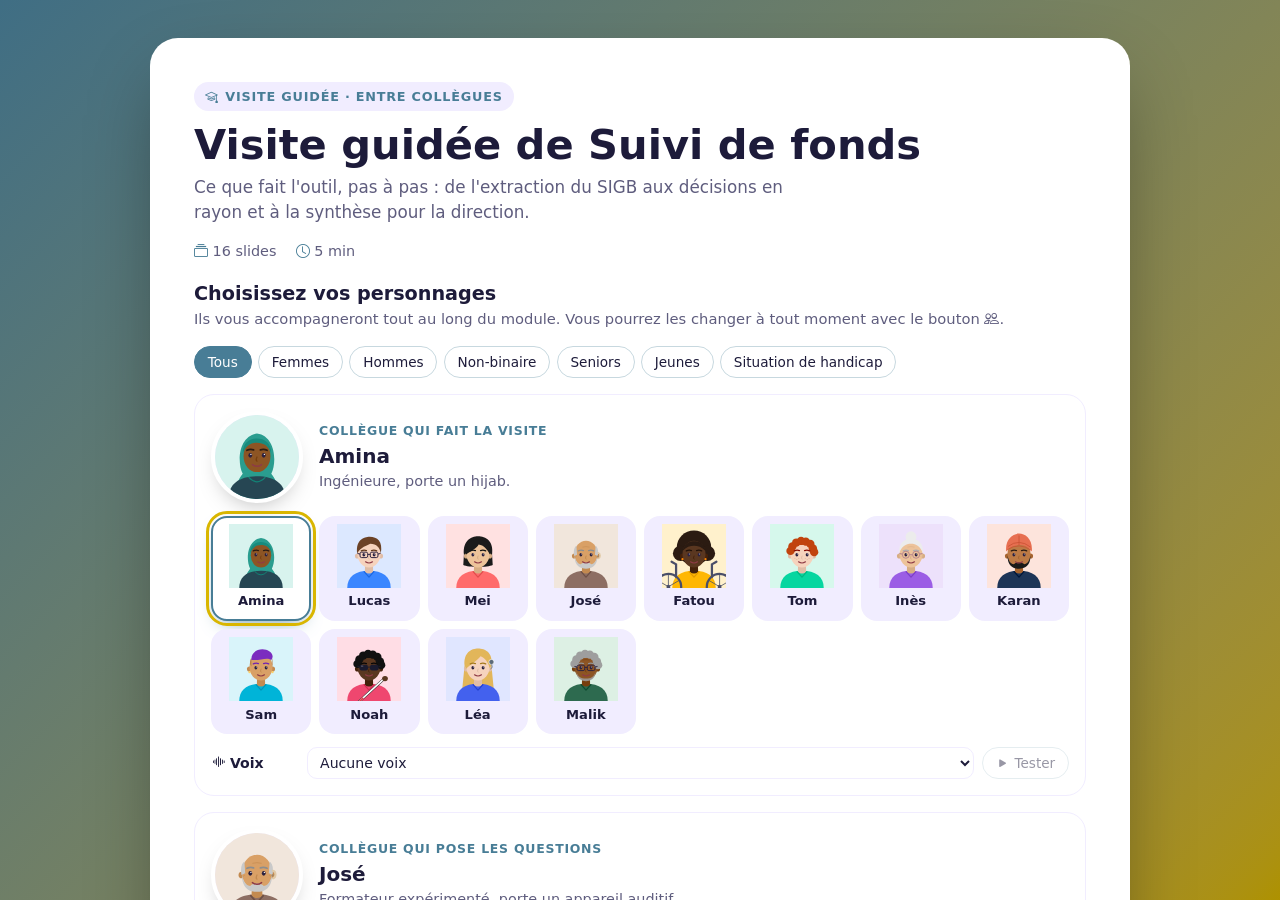
==== visite/index.html @ a5ab945b "Visite guidée de l'outil, jouée par le moteur MicroLearn - visite/ : copie inchangée du lecteur Micr" ====
<!doctype html>
<html lang="fr">
<head>
  <meta charset="utf-8">
  <meta name="viewport" content="width=device-width, initial-scale=1">
  <title>Visite guidée · Suivi de fonds</title>
  <meta name="description" content="Visite guidée de l'outil Suivi de fonds, pas à pas, comme avec un ou une collègue.">
  <link rel="icon" href="data:image/svg+xml,%3Csvg xmlns='http://www.w3.org/2000/svg' viewBox='0 0 32 32'%3E%3Crect x='4' y='6' width='5' height='20' rx='1' fill='%23234e62'/%3E%3Crect x='11' y='4' width='5' height='22' rx='1' fill='%23487d96'/%3E%3Crect x='18' y='9' width='5' height='17' rx='1' fill='%237fa8bb'/%3E%3Crect x='24' y='8' width='4' height='18' rx='1' transform='rotate(12 26 17)' fill='%23d9b600'/%3E%3C/svg%3E">
  <link rel="stylesheet" href="vendor/bootstrap/css/bootstrap.min.css">
  <link rel="stylesheet" href="vendor/bootstrap-icons/bootstrap-icons.min.css">
  <link rel="stylesheet" href="css/player.css">
  <style>
    #loading { min-height: 100vh; min-height: 100dvh; display: grid; place-items: center; font-family: system-ui, sans-serif; color: #4a5359; }
    #loading[hidden] { display: none; }
  </style>
</head>
<body class="mls-body">
  <div id="loading" role="status"><div class="spinner-border text-secondary" aria-hidden="true"></div></div>
  <div id="player"></div>
  <noscript><p style="padding:2rem;font-family:sans-serif">La visite guidée nécessite JavaScript.</p></noscript>

  <!-- Moteur MicroLearn (copie de https://github.com/edu-fpar/micro-learning-app, voir README.md) -->
  <script src="vendor/marked/marked.min.js"></script>
  <script src="js/core/mls.js"></script>
  <script src="js/core/i18n.js"></script>
  <script src="js/core/yaml.js"></script>
  <script src="js/core/template.js"></script>
  <script src="js/core/parser.js"></script>
  <script src="js/core/scorm.js"></script>
  <script src="js/core/speech.js"></script>
  <script src="js/core/diagram.js"></script>
  <script src="js/core/player.js"></script>
  <script src="js/core/formats.js"></script>
  <script src="js/formats/title.js"></script>
  <script src="js/formats/content.js"></script>
  <script src="js/formats/dialogue.js"></script>
  <script src="js/formats/conseil.js"></script>
  <script src="js/formats/quiz.js"></script>
  <script src="js/formats/flashcards.js"></script>
  <script src="js/formats/timeline.js"></script>
  <script src="js/formats/hotspots.js"></script>
  <script src="js/formats/tabs.js"></script>
  <script src="js/formats/diagrams.js"></script>
  <script src="assets/characters/catalog.js"></script>
  <!-- Propre à la visite : formats « prénom » et « SMS », lancement -->
  <script src="visite.js"></script>
</body>
</html>
---- visite/css/player.css ----
/* ==========================================================================
   MicroLearn Player — habillage commun à toutes les slides
   Les styles propres à chaque format sont injectés depuis leur définition
   (préfixe :scope -> .mls-slide[data-format="…"]).
   ========================================================================== */

html, body { height: 100%; margin: 0; }
body.mls-body { background: #f4f2ff; overflow: hidden; }

.mls-player {
  --mls-primary: #6c4cf1;
  --mls-secondary: #ff7a59;
  --mls-accent: #18c29c;
  --mls-warn: #ffb020;
  --mls-danger: #e5484d;
  --mls-ink: #1d1b3a;
  --mls-muted: #5f5d7e;
  --mls-surface: #ffffff;
  --mls-soft: #f1edff;
  --mls-bg1: #f6f3ff;
  --mls-bg2: #ffeef0;
  --mls-radius: 22px;
  --mls-shadow: 0 18px 50px -18px rgba(40, 20, 120, .35);
  position: relative;
  height: 100%;
  display: grid;
  grid-template-rows: auto 1fr auto;
  grid-template-columns: minmax(0, 1fr);
  color: var(--mls-ink);
  background: linear-gradient(135deg, var(--mls-bg1), var(--mls-bg2));
  font-family: system-ui, -apple-system, "Segoe UI", Roboto, "Helvetica Neue", Arial, sans-serif;
  overflow: hidden;
  isolation: isolate;
}
.mls-theme-ocean  { --mls-primary: #0f7bd8; --mls-secondary: #12b5cb; --mls-bg1: #eef7ff; --mls-bg2: #e8fbf8; --mls-soft: #e6f2ff; }
.mls-theme-sunset { --mls-primary: #e0457b; --mls-secondary: #ff9f1c; --mls-bg1: #fff3ec; --mls-bg2: #ffe9f1; --mls-soft: #ffeaf1; }
.mls-theme-forest { --mls-primary: #1f8a5b; --mls-secondary: #e3a72f; --mls-bg1: #effaf3; --mls-bg2: #fbf7e8; --mls-soft: #e5f6ec; }
.mls-theme-night  { --mls-primary: #8b7bff; --mls-secondary: #ff8fab; --mls-ink: #eceaff; --mls-muted: #b7b3dc; --mls-surface: #24213f;
                    --mls-soft: #2f2b52; --mls-bg1: #15132b; --mls-bg2: #221a3a; }

/* Formes décoratives d'arrière-plan */
.mls-bg { position: absolute; inset: 0; z-index: -1; overflow: hidden; pointer-events: none; }
.mls-blob { position: absolute; border-radius: 50%; filter: blur(2px); opacity: .18; }
.mls-blob.b1 { width: 46vmax; height: 46vmax; background: var(--mls-primary); top: -22vmax; right: -14vmax; }
.mls-blob.b2 { width: 30vmax; height: 30vmax; background: var(--mls-secondary); bottom: -14vmax; left: -10vmax; }
.mls-blob.b3 { width: 12vmax; height: 12vmax; background: var(--mls-accent); top: 40%; left: 8%; opacity: .12; }

/* Barre supérieure */
.mls-top {
  position: relative; display: flex; align-items: center; gap: .5rem;
  padding: .55rem .9rem; background: color-mix(in srgb, var(--mls-surface) 80%, transparent);
  backdrop-filter: blur(8px); border-bottom: 1px solid color-mix(in srgb, var(--mls-primary) 12%, transparent);
  z-index: 5;
}
.mls-course-title { flex: 1; min-width: 0; display: flex; flex-direction: column; line-height: 1.2; }
.mls-ct-main, .mls-ct-sub { white-space: nowrap; overflow: hidden; text-overflow: ellipsis; }
.mls-ct-main { font-size: .98rem; font-weight: 700; }
.mls-ct-sub { font-size: .76rem; font-weight: 600; color: var(--mls-muted); }
.mls-ct-sub[hidden] { display: none; }
.mls-top-actions { display: flex; gap: .25rem; }
.mls-progress { position: absolute; left: 0; right: 0; bottom: -1px; height: 4px; background: transparent; }
.mls-tick { position: absolute; top: -3px; width: 3px; height: 10px; margin-left: -1px; border-radius: 2px;
  background: color-mix(in srgb, var(--mls-ink) 35%, transparent); }
.mls-progress span { display: block; height: 100%; width: 0; background: linear-gradient(90deg, var(--mls-primary), var(--mls-secondary));
  border-radius: 0 4px 4px 0; transition: width .4s ease; }

.mls-icon-btn {
  border: 0; background: transparent; color: inherit; width: 40px; height: 40px; border-radius: 12px;
  display: inline-grid; place-items: center; font-size: 1.15rem; cursor: pointer;
}
.mls-icon-btn:hover { background: var(--mls-soft); }

/* Scène et slides */
.mls-stage { position: relative; overflow: hidden; }
.mls-slide {
  position: absolute; inset: 0; overflow-y: auto; overflow-x: hidden;
  opacity: 0; visibility: hidden; transform: translateX(40px);
  transition: opacity .45s ease, transform .45s cubic-bezier(.2,.8,.2,1), visibility 0s linear .45s;
  container-type: inline-size; container-name: slide;
  scrollbar-width: thin;
}
.mls-slide.is-before { transform: translateX(-40px); }
.mls-slide.is-active { opacity: 1; visibility: visible; transform: none; transition-delay: 0s; }
.mls-no-anim .mls-slide, .mls-no-anim .mls-slide * { transition: none !important; animation-duration: 0s !important; }
.mls-slide-inner {
  max-width: 1120px; min-height: 100%; margin: 0 auto; box-sizing: border-box;
  display: flex; flex-direction: column; justify-content: center;
  padding: clamp(16px, 4cqw, 48px);
}

/* Navigation */
.mls-nav {
  display: flex; align-items: center; justify-content: space-between; gap: .75rem;
  padding: .6rem .9rem; background: color-mix(in srgb, var(--mls-surface) 85%, transparent);
  backdrop-filter: blur(8px); border-top: 1px solid color-mix(in srgb, var(--mls-primary) 12%, transparent);
  z-index: 5;
}
.mls-nav-btn {
  display: inline-flex; align-items: center; gap: .5rem; border: 2px solid color-mix(in srgb, var(--mls-primary) 25%, transparent);
  background: var(--mls-surface); color: var(--mls-ink); padding: .5rem 1rem; border-radius: 999px; font-weight: 600; cursor: pointer;
  min-height: 44px;
}
.mls-nav-btn.mls-primary { background: var(--mls-primary); border-color: var(--mls-primary); color: #fff; }
.mls-nav-btn:disabled { opacity: .4; cursor: default; }
.mls-nav-btn:not(:disabled):hover { transform: translateY(-1px); box-shadow: 0 6px 16px -8px var(--mls-primary); }
.mls-counter { font-variant-numeric: tabular-nums; font-weight: 700; color: var(--mls-muted); }

@media (max-width: 560px) {
  .mls-nav-btn span { display: none; }
  .mls-nav-btn { padding: .5rem .9rem; }
}

/* Sommaire */
.mls-toc {
  position: absolute; z-index: 20; top: 0; left: 0; bottom: 0; width: min(340px, 88vw);
  background: var(--mls-surface); box-shadow: var(--mls-shadow); display: flex; flex-direction: column;
  animation: mls-slide-in .25s ease;
}
.mls-toc[hidden] { display: none; }
.mls-toc-head { display: flex; align-items: center; justify-content: space-between; padding: .7rem .9rem; border-bottom: 1px solid var(--mls-soft); }
.mls-toc ol { list-style: none; margin: 0; padding: .5rem; overflow: auto; }
.mls-toc-item { width: 100%; display: flex; gap: .6rem; align-items: center; text-align: left; border: 0; background: none;
  padding: .55rem .6rem; border-radius: 12px; color: inherit; cursor: pointer; }
.mls-toc-chapter { font-size: .72rem; font-weight: 800; text-transform: uppercase; letter-spacing: .06em; color: var(--mls-primary);
  padding: .8rem .6rem .2rem; }
.mls-toc-item:hover, .mls-toc-item.is-current { background: var(--mls-soft); }
.mls-toc-item.is-current { font-weight: 700; }
.mls-toc-num { min-width: 1.7rem; height: 1.7rem; border-radius: 50%; display: inline-grid; place-items: center; font-size: .8rem;
  background: var(--mls-primary); color: #fff; }
@keyframes mls-slide-in { from { transform: translateX(-30px); opacity: 0; } }

/* Overlays (accueil, fin) */
.mls-overlay { position: absolute; inset: 0; z-index: 30; overflow: auto; padding: clamp(12px, 3vw, 40px);
  background: linear-gradient(135deg, color-mix(in srgb, var(--mls-primary) 88%, #000), color-mix(in srgb, var(--mls-secondary) 80%, #000));
  display: flex; align-items: flex-start; justify-content: center; }
.mls-overlay[hidden] { display: none; }
.mls-welcome-card {
  position: relative; width: min(980px, 100%); margin: auto; background: var(--mls-surface); border-radius: 28px;
  padding: clamp(20px, 4vw, 44px); box-shadow: 0 30px 80px -20px rgba(0,0,0,.45); animation: mls-pop .4s cubic-bezier(.2,.9,.3,1.2);
}
@keyframes mls-pop { from { transform: scale(.94) translateY(10px); opacity: 0; } }
.mls-close { position: absolute; top: 14px; right: 14px; }
.mls-eyebrow { display: inline-flex; gap: .4rem; align-items: center; font-weight: 700; font-size: .8rem; letter-spacing: .06em;
  text-transform: uppercase; color: var(--mls-primary); background: var(--mls-soft); padding: .3rem .7rem; border-radius: 999px; }
.mls-welcome-card h1 { font-size: clamp(1.6rem, 4.5vw, 2.6rem); font-weight: 800; margin: .7rem 0 .4rem; line-height: 1.1; }
.mls-welcome-desc { color: var(--mls-muted); font-size: 1.05rem; max-width: 60ch; }
.mls-welcome-meta { display: flex; flex-wrap: wrap; gap: .5rem 1.2rem; color: var(--mls-muted); font-size: .9rem; margin: .5rem 0 1rem; }
.mls-welcome-meta i { color: var(--mls-primary); }
.mls-welcome-h2 { font-size: 1.2rem; font-weight: 800; margin: 1.2rem 0 .2rem; }
.mls-welcome-hint { color: var(--mls-muted); font-size: .92rem; }
.mls-filters { display: flex; flex-wrap: wrap; gap: .4rem; margin: .6rem 0 1rem; }
.mls-chip { border: 1.5px solid color-mix(in srgb, var(--mls-primary) 30%, transparent); background: transparent; color: var(--mls-ink);
  border-radius: 999px; padding: .3rem .8rem; font-size: .85rem; cursor: pointer; }
.mls-chip.is-on { background: var(--mls-primary); border-color: var(--mls-primary); color: #fff; }
.mls-role { border: 1.5px solid var(--mls-soft); border-radius: 20px; padding: 1rem; margin-bottom: 1rem; }
.mls-role-current { display: flex; gap: 1rem; align-items: center; margin-bottom: .8rem; }
.mls-role-current .mls-avatar { width: 92px; height: 92px; }
.mls-role-label { font-size: .78rem; text-transform: uppercase; letter-spacing: .06em; color: var(--mls-primary); font-weight: 800; }
.mls-role-name { font-size: 1.25rem; font-weight: 800; }
.mls-role-desc { color: var(--mls-muted); font-size: .9rem; }
.mls-char-grid { display: grid; grid-template-columns: repeat(auto-fill, minmax(92px, 1fr)); gap: .5rem; }
.mls-char { border: 2px solid transparent; background: var(--mls-soft); border-radius: 16px; padding: .4rem .3rem .5rem; cursor: pointer;
  display: flex; flex-direction: column; align-items: center; gap: .2rem; color: var(--mls-ink); font-size: .82rem; font-weight: 600;
  transition: transform .15s, border-color .15s; }
.mls-char img { width: 64px; height: 64px; }
.mls-char:hover { transform: translateY(-2px); }
.mls-char.is-on { border-color: var(--mls-primary); background: var(--mls-surface); box-shadow: 0 8px 20px -10px var(--mls-primary); }
.mls-char[hidden] { display: none; }
.mls-welcome-actions { display: flex; flex-wrap: wrap; justify-content: flex-end; gap: .6rem; margin-top: 1.2rem; }
@media (max-width: 560px) {
  .mls-char-grid { grid-template-columns: repeat(4, 1fr); }
  .mls-char img { width: 48px; height: 48px; }
  .mls-char span { font-size: .72rem; }
  .mls-welcome-actions .mls-btn { flex: 1; justify-content: center; }
}

/* Écran de fin */
.mls-end-card { text-align: center; max-width: 560px; }
.mls-end-avatar .mls-avatar { width: 130px; height: 130px; }
.mls-end-icon { font-size: 3.5rem; color: var(--mls-warn); }
.mls-score { --p: 0; width: 140px; height: 140px; margin: 1rem auto; border-radius: 50%; display: grid; place-items: center;
  background: conic-gradient(var(--mls-accent) calc(var(--p) * 1%), var(--mls-soft) 0); }
.mls-score span { width: 110px; height: 110px; border-radius: 50%; background: var(--mls-surface); display: flex; align-items: baseline; justify-content: center; padding-top: 1.9rem; box-sizing: border-box;
  font-size: 2.2rem; font-weight: 800; }
.mls-score small { font-size: 1rem; color: var(--mls-muted); }
.mls-end-card .mls-welcome-actions { justify-content: center; }
.mls-end-course { color: var(--mls-muted); font-weight: 700; margin-top: -.3rem; }

/* Parcours : pastilles de progression + module suivant */
.mls-path-wrap { margin: 1rem 0; }
.mls-path-label { font-size: .75rem; font-weight: 800; text-transform: uppercase; letter-spacing: .06em; color: var(--mls-muted); margin-bottom: .4rem; }
.mls-end-card .mls-path-wrap { text-align: center; }
.mls-path { list-style: none; padding: 0; margin: 0; display: flex; flex-wrap: wrap; gap: .35rem; align-items: center; }
.mls-end-card .mls-path { justify-content: center; }
.mls-path li { position: relative; width: 34px; height: 34px; border-radius: 50%; display: grid; place-items: center; font-weight: 800; font-size: .85rem;
  background: var(--mls-soft); color: var(--mls-muted); border: 2px solid transparent; }
.mls-path li + li::before { content: ""; position: absolute; right: 100%; width: .35rem; height: 2px; background: var(--mls-soft); }
.mls-path li.mls-path-done { background: var(--mls-accent); color: #fff; }
.mls-path li.mls-path-current { background: var(--mls-surface); border-color: var(--mls-primary); color: var(--mls-primary); }
.mls-next { text-align: left; background: var(--mls-soft); border-radius: 18px; padding: 1rem 1.2rem; margin: 1rem 0 .4rem; }
.mls-next-label { font-size: .75rem; font-weight: 800; text-transform: uppercase; letter-spacing: .06em; color: var(--mls-primary); }
.mls-next-title { font-size: 1.15rem; font-weight: 800; margin: .2rem 0 .6rem; }
.mls-next-hint { margin: 0; color: var(--mls-muted); font-size: .92rem; }
.mls-next .mls-btn { text-decoration: none; }

/* ---- Composants utilitaires disponibles pour tous les formats ---- */
.mls-btn { display: inline-flex; align-items: center; gap: .45rem; border: 0; border-radius: 999px; padding: .65rem 1.3rem;
  font-weight: 700; background: var(--mls-primary); color: #fff; cursor: pointer; min-height: 44px;
  box-shadow: 0 10px 24px -12px var(--mls-primary); transition: transform .15s; }
.mls-btn:hover { transform: translateY(-2px); }
.mls-btn-ghost { background: transparent; color: var(--mls-primary); box-shadow: inset 0 0 0 2px var(--mls-primary); }
.mls-card { background: var(--mls-surface); border-radius: var(--mls-radius); box-shadow: var(--mls-shadow); padding: clamp(18px, 3.5cqw, 36px); }
.mls-title { font-weight: 800; font-size: clamp(1.4rem, 3.6cqw, 2.3rem); line-height: 1.15; margin: 0 0 .8rem; letter-spacing: -.01em; }
.mls-title:focus { outline: none; }
.mls-title::after { content: ""; display: block; width: 56px; height: 5px; border-radius: 5px; margin-top: .55rem;
  background: linear-gradient(90deg, var(--mls-primary), var(--mls-secondary)); }
.mls-prose { font-size: clamp(1rem, 1.6cqw, 1.12rem); line-height: 1.65; }
.mls-prose p:last-child { margin-bottom: 0; }
.mls-prose img { max-width: 100%; border-radius: 14px; }
.mls-prose code { background: var(--mls-soft); color: var(--mls-primary); padding: .1em .35em; border-radius: 6px; }
.mls-prose table { width: 100%; border-collapse: collapse; margin: 1rem 0; }
.mls-prose th, .mls-prose td { border-bottom: 1px solid var(--mls-soft); padding: .5rem; text-align: left; }
.mls-muted { color: var(--mls-muted); }
.mls-avatar { width: 96px; height: 96px; border-radius: 50%; object-fit: cover; background: var(--mls-soft);
  border: 4px solid var(--mls-surface); box-shadow: 0 10px 24px -12px rgba(0,0,0,.35); flex: none; transition: transform .3s; }
.mls-avatar-empty { display: inline-grid; place-items: center; font-size: 2rem; color: var(--mls-muted); }
.mls-error { background: #fff0f0; color: #a3101a; border: 1px solid #f5b5b9; border-radius: 12px; padding: .8rem 1rem; margin-bottom: 1rem; font-size: .92rem; }
.mls-sr { position: absolute; width: 1px; height: 1px; overflow: hidden; clip: rect(0 0 0 0); white-space: nowrap; }

.mls-player :focus-visible { outline: 3px solid var(--mls-secondary); outline-offset: 2px; }

@keyframes mls-rise { from { opacity: 0; transform: translateY(14px); } }
.mls-slide.is-active .mls-rise { animation: mls-rise .55s cubic-bezier(.2,.8,.2,1) both; }

@media (prefers-reduced-motion: reduce) {
  .mls-player *, .mls-player *::before, .mls-player *::after { animation-duration: .01ms !important; transition-duration: .01ms !important; }
}

/* ---- Lecture à voix haute ---- */
.mls-speak-btn {
  float: right; margin: -.2rem -.2rem .3rem .6rem; width: 36px; height: 36px; border-radius: 50%;
  border: 2px solid color-mix(in srgb, var(--mls-primary) 30%, transparent); background: var(--mls-surface);
  color: var(--mls-primary); display: inline-grid; place-items: center; font-size: 1rem; cursor: pointer; flex: none;
  transition: transform .15s, background .15s;
}
@media (hover: hover) { .mls-speak-btn:hover { transform: scale(1.08); background: var(--mls-soft); } }
/* En lecture : icône légèrement réduite (transform, donc sans effet sur la mise en page) et halo discret */
.mls-speaking > .mls-speak-btn { background: var(--mls-primary); color: #fff; border-color: var(--mls-primary); transform: scale(.82);
  animation: mls-speak-pulse 1.2s infinite; }
.mls-speaking { box-shadow: inset 0 0 0 3px color-mix(in srgb, var(--mls-secondary) 55%, transparent); border-radius: 12px; transition: box-shadow .2s; }
@keyframes mls-speak-pulse { 50% { box-shadow: 0 0 0 3px color-mix(in srgb, var(--mls-primary) 30%, transparent); } }
.mls-audio-off .mls-speak-btn { display: none; }
.mls-stop-speech { color: var(--mls-secondary); }
.mls-stop-speech[hidden] { display: none; }

.mls-voice-row { display: flex; align-items: center; gap: .5rem; flex-wrap: wrap; margin-top: .8rem; }
.mls-voice-row label { font-weight: 700; font-size: .88rem; min-width: 5.5rem; }
.mls-voice-row select { flex: 1; min-width: 0; max-width: 100%; border: 1.5px solid var(--mls-soft); border-radius: 10px; padding: .35rem .5rem;
  background: var(--mls-surface); color: var(--mls-ink); font-size: .88rem; }
.mls-voice-row input[type=range] { flex: 1; accent-color: var(--mls-primary); }
.mls-voice-row output { font-weight: 700; min-width: 2.5rem; }
.mls-chip:disabled { opacity: .45; cursor: default; }
.mls-audio { border: 1.5px solid var(--mls-soft); border-radius: 20px; padding: 0 1rem 1rem; margin-bottom: 1rem; }
.mls-audio .mls-welcome-h2 { margin-top: 1rem; }
.mls-mode-hint { font-size: .88rem; color: var(--mls-muted); background: var(--mls-soft); border-radius: 12px; padding: .5rem .8rem; margin: 0; }
.mls-audio-grid .mls-voice-row input[type=range] { flex: 0 1 260px; }
.mls-no-voice { color: var(--mls-danger); font-size: .9rem; margin: .6rem 0 0; }

/* ==== Schémas interactifs (js/core/diagram.js) ==== */
.dg-wrap { display: grid; grid-template-columns: minmax(0, 1.25fr) minmax(0, 1fr); gap: clamp(14px, 3cqw, 32px); align-items: center; }
.dg-canvas { min-width: 0; }
.dg-process .dg-wrap { grid-template-columns: 1fr; }
.dg-process .dg-side { max-width: 640px; }
.dg-svg { display: block; width: 100%; height: auto; max-height: 62vh; overflow: visible; }
.dg-svg.dg-v { display: none; }
.dg-part { cursor: pointer; outline: none; transition: opacity .3s; }
.dg-shape { fill: color-mix(in srgb, var(--c) 22%, var(--mls-surface)); stroke: var(--c); stroke-width: 3; stroke-linejoin: round;
  transition: fill .3s, transform .3s, filter .3s; transform-box: fill-box; transform-origin: center; }
.dg-label { fill: var(--mls-ink); font-weight: 800; pointer-events: none; font-family: inherit; }
.dg-part.is-seen .dg-shape { fill: var(--c); }
.dg-part.is-seen .dg-label { fill: #fff; }
.dg-has-active .dg-part:not(.is-active) { opacity: .55; }
.dg-part.is-active .dg-shape { fill: var(--c); filter: drop-shadow(0 6px 10px rgba(0,0,0,.25)); }
.dg-part.is-active .dg-label { fill: #fff; }
.dg-part:hover .dg-shape { transform: scale(1.03); }
.dg-part:focus-visible .dg-shape { stroke: var(--mls-ink); stroke-width: 5; }
.dg-link { fill: none; stroke: color-mix(in srgb, var(--mls-ink) 35%, transparent); stroke-width: 3; }
.dg-link.is-active { stroke: var(--mls-primary); stroke-width: 5; }
.dg-arrowhead { fill: color-mix(in srgb, var(--mls-ink) 45%, transparent); }
.dg-center { fill: var(--mls-soft); stroke: color-mix(in srgb, var(--mls-primary) 40%, transparent); stroke-width: 2; stroke-dasharray: 6 6; }
.dg-center-label { fill: var(--mls-primary); }
.dg-axis { fill: none; stroke: var(--mls-muted); stroke-width: 3; stroke-linecap: round; stroke-linejoin: round; }
.dg-axis-label { fill: var(--mls-muted); font-weight: 700; }
/* puzzle : pièces dispersées tant qu'elles ne sont pas découvertes */
.dg-puzzle .dg-part { transition: transform .6s cubic-bezier(.3,1.3,.5,1), opacity .4s; transform-box: fill-box; transform-origin: center; }
.dg-puzzle .dg-part:not(.is-seen) { transform: translate(var(--dx), var(--dy)) rotate(var(--rot)); }
.dg-puzzle .dg-part:not(.is-seen) .dg-shape { fill: var(--mls-surface); stroke-dasharray: 8 6; }
.dg-puzzle-frame { fill: color-mix(in srgb, var(--mls-ink) 5%, transparent); stroke: color-mix(in srgb, var(--mls-ink) 18%, transparent); stroke-width: 2; stroke-dasharray: 6 6; }
.dg-puzzle.dg-complete .dg-part { opacity: 1 !important; }
.dg-puzzle.dg-complete .dg-svg { animation: dg-done .7s ease; }
@keyframes dg-done { 50% { transform: scale(1.03); } }
/* panneau latéral */
.dg-side { display: flex; flex-direction: column; gap: .8rem; min-width: 0; }
.dg-hint { color: var(--mls-muted); margin: 0; }
.dg-detail { border-top: 6px solid var(--c, var(--mls-primary)); animation: mls-rise .35s both; }
.dg-detail-head { display: flex; gap: .6rem; align-items: center; font-size: 1.2rem; font-weight: 800; margin-bottom: .4rem; }
.dg-num { flex: none; width: 2rem; height: 2rem; border-radius: 50%; display: grid; place-items: center; background: var(--c); color: #fff; font-size: .95rem; }
.dg-controls { display: flex; align-items: center; gap: .5rem; flex-wrap: wrap; }
.dg-controls .mls-btn-ghost { padding: .5rem .8rem; }
.dg-count { font-weight: 700; color: var(--mls-muted); min-width: 7rem; text-align: center; }
.dg-synthesis { border-left: 6px solid var(--mls-accent); animation: mls-rise .5s both; }
.dg-synthesis-label { font-size: .75rem; font-weight: 800; text-transform: uppercase; letter-spacing: .06em; color: var(--mls-accent); margin-bottom: .3rem; }
.dg-synthesis blockquote, .dg-synthesis p { margin: 0; }
@container slide (max-width: 700px) {
  .dg-wrap { grid-template-columns: 1fr; }
  .dg-svg { max-height: none; }
  .dg-svg.dg-h { display: none; }
  .dg-svg.dg-v { display: block; max-width: 340px; margin: 0 auto; }
}

/* Barre de titre et navigation plus lisibles sur tablette et grand écran */
@media (min-width: 700px) {
  .mls-top { padding: .7rem 1.2rem; }
  .mls-ct-main { font-size: clamp(1.05rem, .7rem + .9vw, 1.25rem); }
  .mls-ct-sub { font-size: clamp(.82rem, .6rem + .45vw, .95rem); }
  .mls-icon-btn { width: 48px; height: 48px; font-size: 1.35rem; }
  .mls-nav { padding: .8rem 1.2rem; }
  .mls-nav-btn { font-size: clamp(1.05rem, .7rem + .8vw, 1.2rem); min-height: 52px; padding: .6rem 1.4rem; }
  .mls-counter { font-size: clamp(1.05rem, .7rem + .8vw, 1.2rem); }
  .mls-progress { height: 5px; }
}
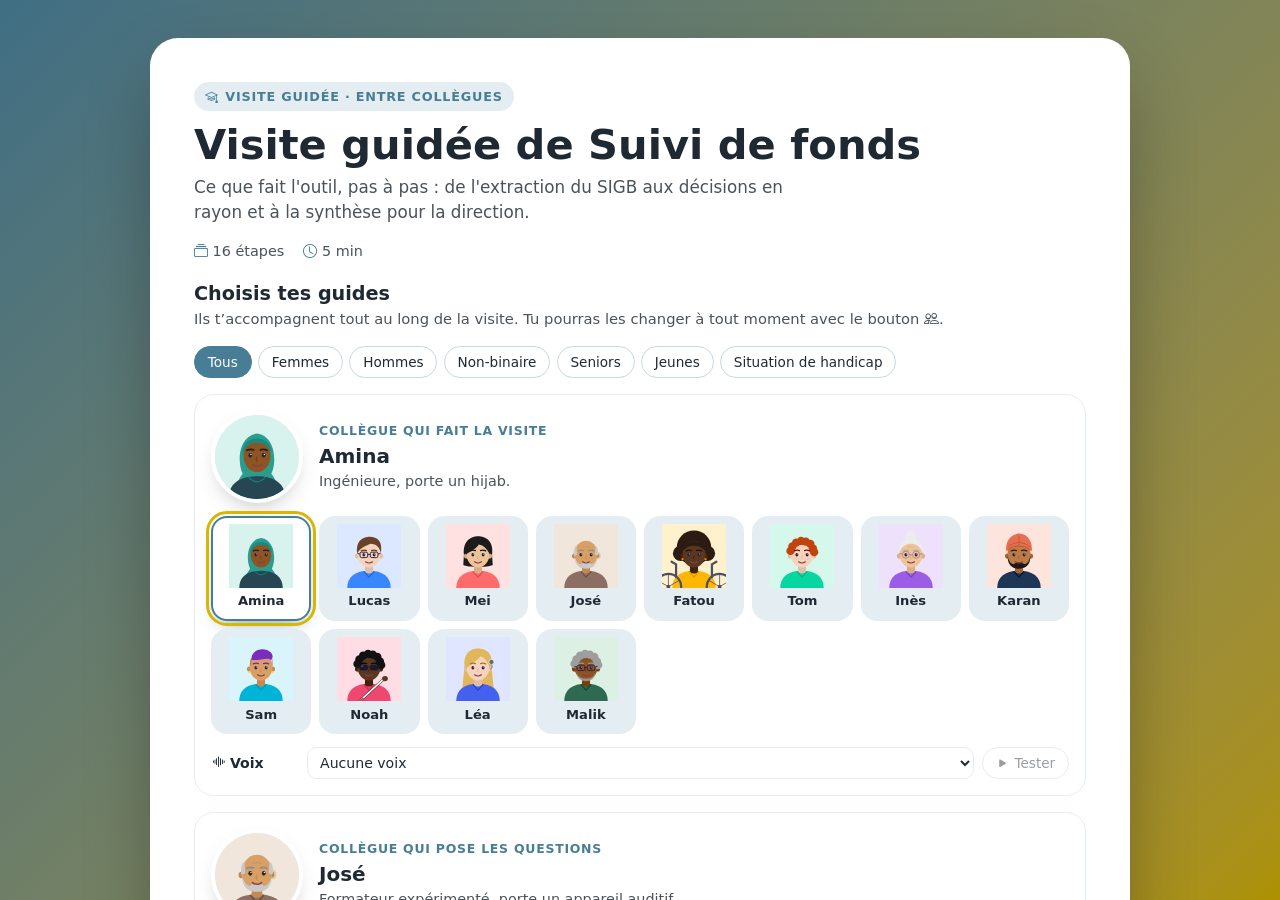
==== commit 98ca6cfe: "Visite guidée : interface au tutoiement, fin sans note, couleurs de l'outil - Textes du lecteur adap" ====
--- a/visite/index.html
+++ b/visite/index.html
@@ -12,6 +12,10 @@
   <style>
     #loading { min-height: 100vh; min-height: 100dvh; display: grid; place-items: center; font-family: system-ui, sans-serif; color: #4a5359; }
     #loading[hidden] { display: none; }
+    /* Couleurs de l'outil (bleu #487D96, doré #D9B600) à la place du violet de MicroLearn */
+    body.mls-body { background: #f3f6f7; }
+    #player.mls-player { --mls-ink: #1f2933; --mls-muted: #4a5359; --mls-soft: #e4eef2; --mls-bg1: #f1f5f7; --mls-bg2: #fbf6e1;
+      --mls-shadow: 0 18px 50px -18px rgba(20, 45, 60, .35); }
   </style>
 </head>
 <body class="mls-body">
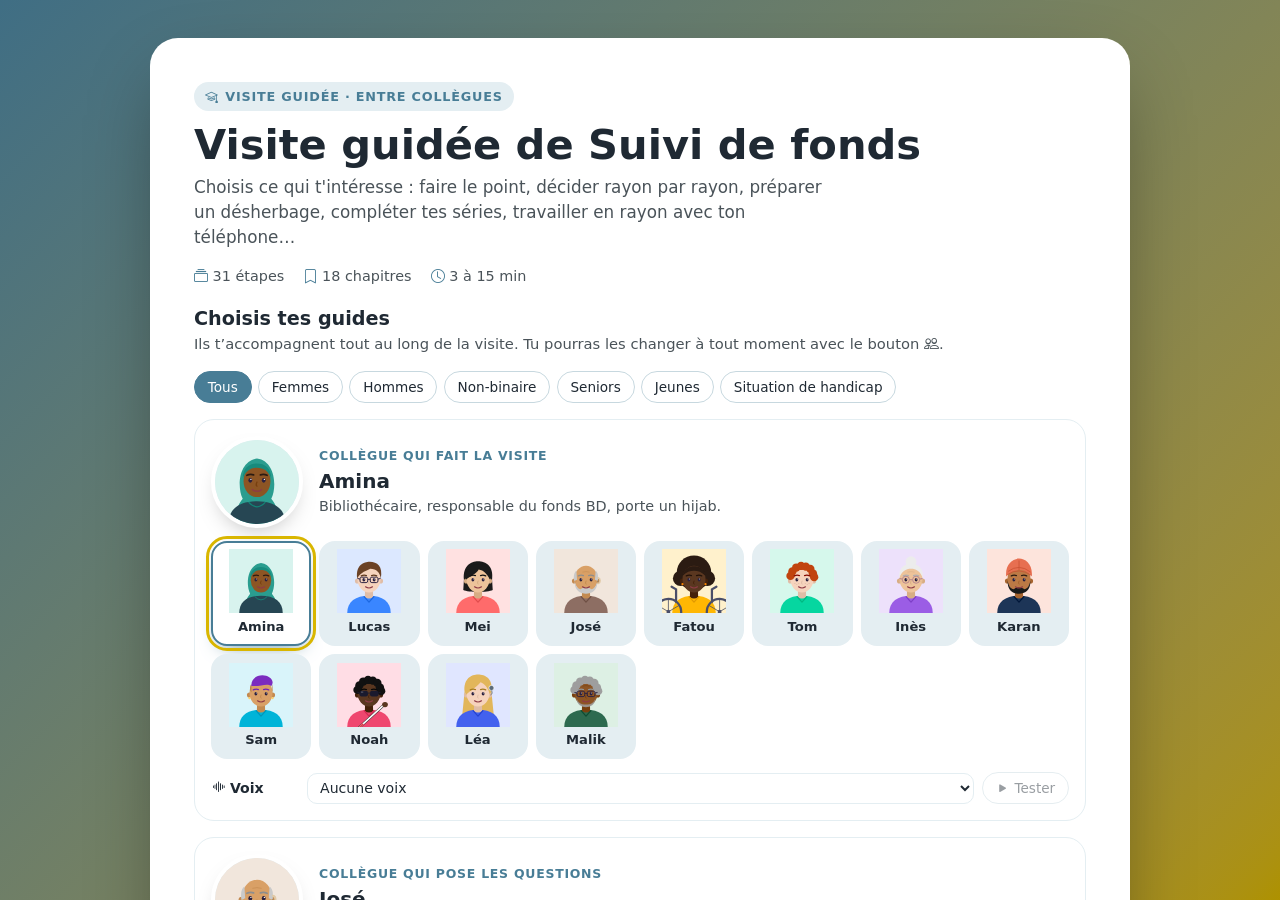
==== commit 4f759c43: "Visite guidée : bouton « Quitter » toujours visible et lien sur l'accueil - En-tête de la visite : «" ====
--- a/visite/index.html
+++ b/visite/index.html
@@ -12,6 +12,13 @@
   <style>
     #loading { min-height: 100vh; min-height: 100dvh; display: grid; place-items: center; font-family: system-ui, sans-serif; color: #4a5359; }
     #loading[hidden] { display: none; }
+    /* Quitter la visite : bouton de l'en-tête (texte masqué sur petit écran) et lien sur l'accueil */
+    .sf-exit { display: inline-flex; align-items: center; gap: .35rem; width: auto !important; padding: 0 .7rem; text-decoration: none; font-weight: 600; font-size: .9rem; }
+    @media (max-width: 640px) { .sf-exit span { display: none; } .sf-exit { padding: 0; width: 40px !important; justify-content: center; }
+      .mls-top [data-act="fullscreen"] { display: none; } /* place pour « Quitter » ; peu utile sur téléphone */ }
+    .sf-exit-link { text-align: center; margin: .9rem 0 0; font-size: .9rem; }
+    .sf-exit-link a { color: inherit; opacity: .75; }
+    .sf-exit-link a:hover { opacity: 1; }
     /* Couleurs de l'outil (bleu #487D96, doré #D9B600) à la place du violet de MicroLearn */
     body.mls-body { background: #f3f6f7; }
     #player.mls-player { --mls-ink: #1f2933; --mls-muted: #4a5359; --mls-soft: #e4eef2; --mls-bg1: #f1f5f7; --mls-bg2: #fbf6e1;
